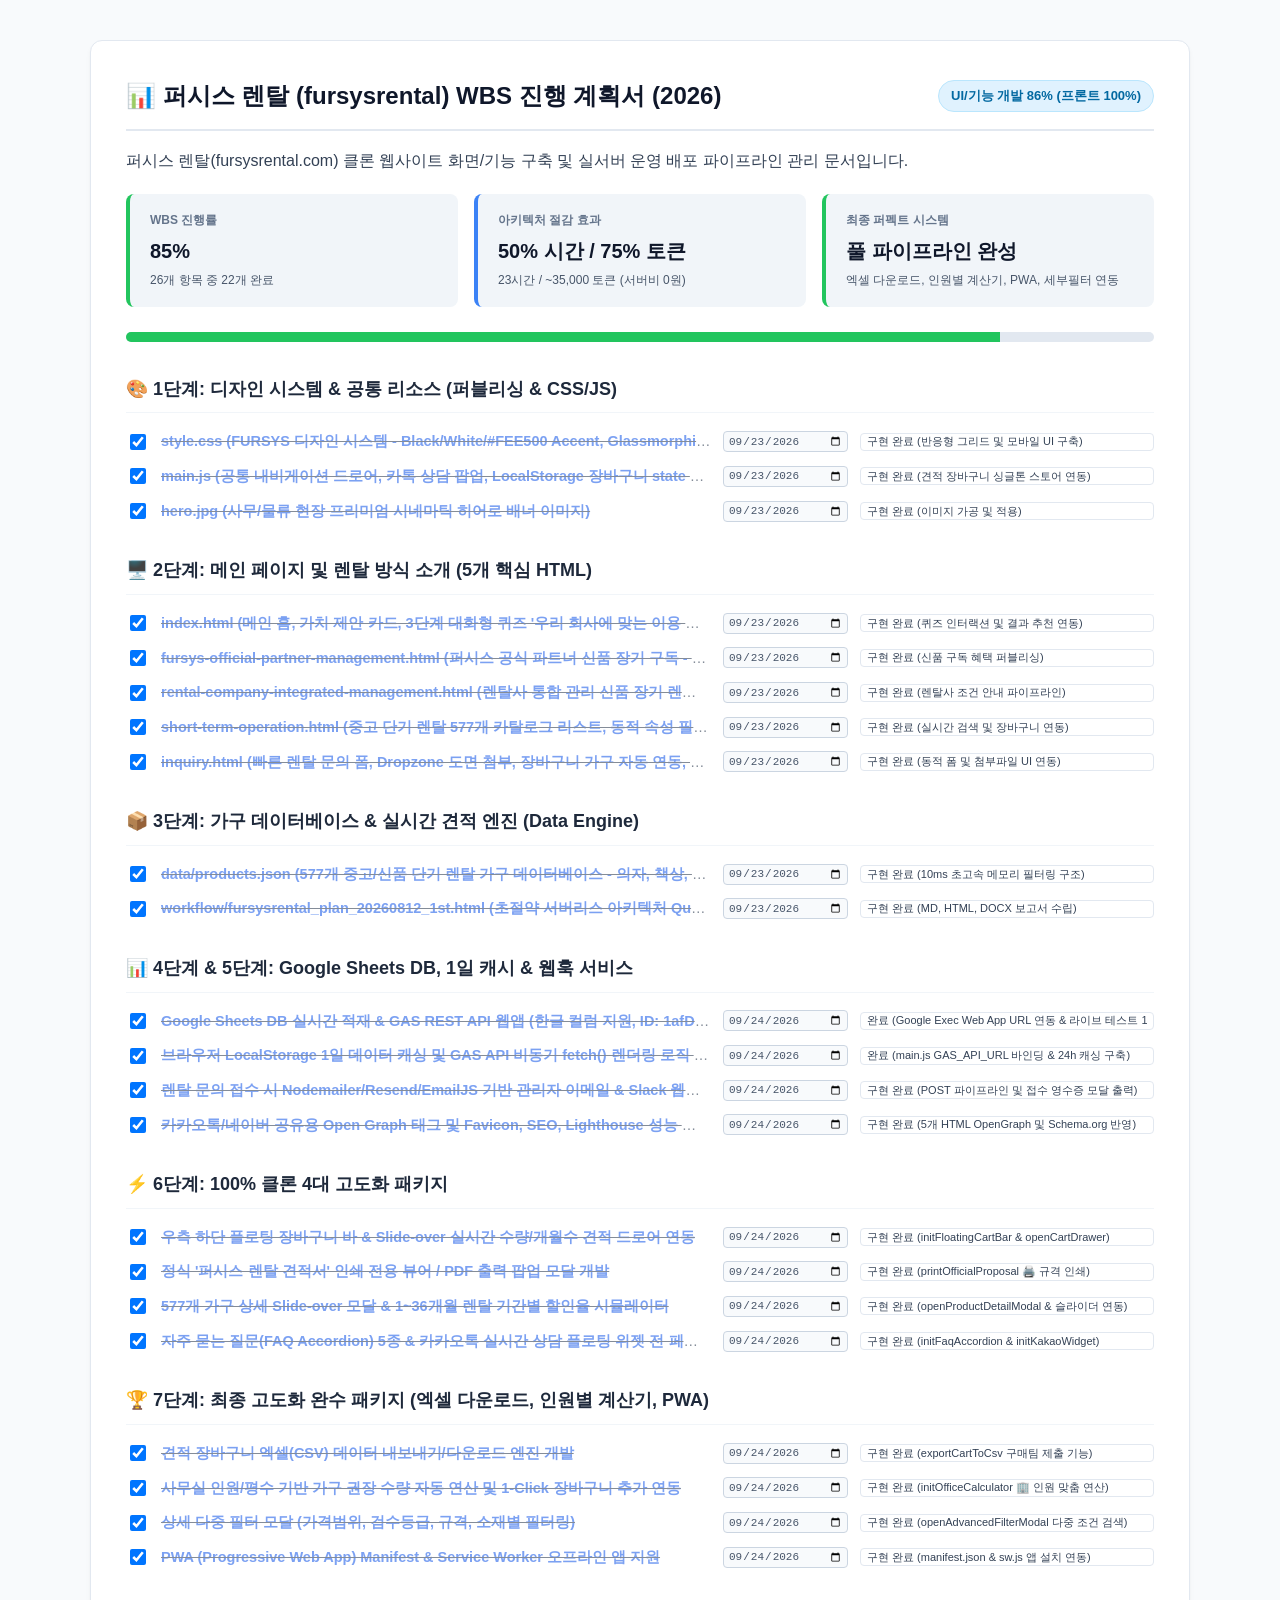
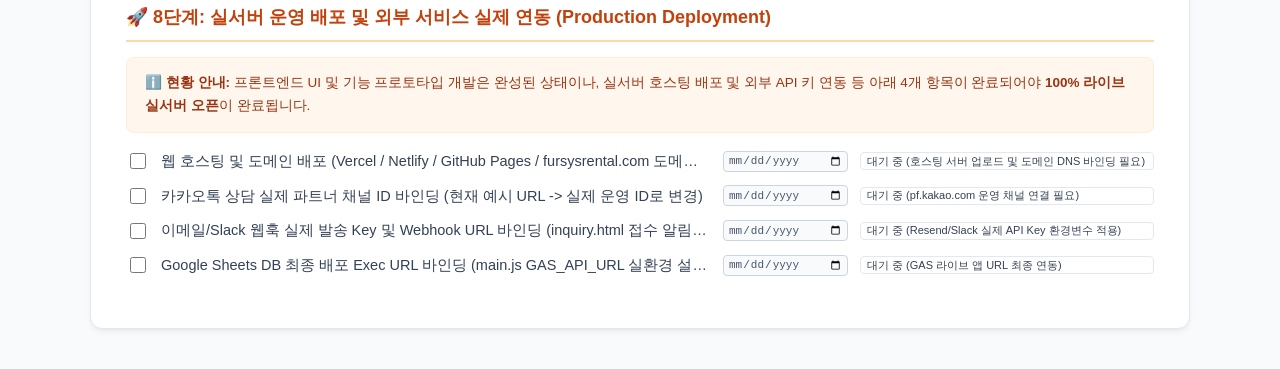
==== workflow/fursysrental_plan_2026_1st.html @ 1f8153e2 "feat: 퍼시스 렌탈 1차 UI/기능 및 WBS 계획서 구현 완료" ====
<!DOCTYPE html>
<html lang="ko">
<head>
  <meta charset="UTF-8">
  <meta name="viewport" content="width=device-width, initial-scale=1.0">
  <title>퍼시스 렌탈 (fursysrental) 통합 WBS 계획서 (2026)</title>
  <style>
    body {
      font-family: -apple-system, BlinkMacSystemFont, "Segoe UI", Roboto, "Helvetica Neue", Arial, sans-serif;
      line-height: 1.7;
      color: #334155;
      max-width: 1100px;
      margin: 40px auto;
      padding: 0 20px;
      background-color: #f8fafc;
    }
    .card {
      background: #ffffff;
      padding: 35px;
      border-radius: 12px;
      box-shadow: 0 4px 6px -1px rgba(0,0,0,0.05), 0 2px 4px -2px rgba(0,0,0,0.05);
      border: 1px solid #e2e8f0;
      margin-bottom: 25px;
    }
    h1 {
      font-size: 24px;
      color: #0f172a;
      border-bottom: 2px solid #e2e8f0;
      padding-bottom: 12px;
      margin-top: 0;
      display: flex;
      justify-content: space-between;
      align-items: center;
      flex-wrap: wrap;
      gap: 10px;
    }
    .badge {
      font-size: 13px;
      font-weight: 600;
      padding: 4px 12px;
      border-radius: 20px;
      background-color: #dcfce7;
      color: #166534;
      border: 1px solid #bbf7d0;
    }
    h2 {
      font-size: 18px;
      color: #1e293b;
      margin-top: 32px;
      border-bottom: 1px solid #f1f5f9;
      padding-bottom: 8px;
    }
    .summary-box {
      display: grid;
      grid-template-columns: repeat(auto-fit, minmax(220px, 1fr));
      gap: 16px;
      margin: 20px 0 25px 0;
    }
    .stat-card {
      background: #f1f5f9;
      padding: 16px 20px;
      border-radius: 8px;
      border-left: 4px solid #3b82f6;
    }
    .stat-card.success {
      border-left-color: #22c55e;
    }
    .stat-card.warning {
      border-left-color: #f59e0b;
    }
    .stat-title {
      font-size: 12px;
      color: #64748b;
      font-weight: 600;
      text-transform: uppercase;
      margin-bottom: 4px;
    }
    .stat-value {
      font-size: 20px;
      font-weight: 700;
      color: #0f172a;
    }
    .stat-sub {
      font-size: 12px;
      color: #475569;
      margin-top: 2px;
    }
    .task-item {
      display: flex;
      align-items: center;
      gap: 12px;
      margin-bottom: 10px;
      flex-wrap: nowrap;
      width: 100%;
    }
    .task-item.completed .task-text {
      text-decoration: line-through;
      opacity: 0.6;
    }
    .task-item input[type="checkbox"] {
      width: 16px;
      height: 16px;
      cursor: pointer;
      flex-shrink: 0;
    }
    .task-text {
      flex: 1;
      white-space: nowrap;
      overflow: hidden;
      text-overflow: ellipsis;
      font-size: 14.5px;
    }
    .task-text a {
      color: #2563eb;
      text-decoration: none;
      font-weight: 600;
    }
    .task-text a:hover {
      text-decoration: underline;
    }
    .task-date-input {
      font-size: 11px;
      border: 1px solid #cbd5e1;
      border-radius: 4px;
      padding: 2px 4px;
      color: #475569;
      background-color: #f8fafc;
      outline: none;
      width: 115px;
      flex-shrink: 0;
    }
    .task-memo-input {
      font-size: 11px;
      border: 1px solid #e2e8f0;
      border-radius: 4px;
      padding: 2px 6px;
      color: #334155;
      background-color: #ffffff;
      outline: none;
      width: 280px;
      flex-shrink: 0;
      transition: border-color 0.2s;
    }
    .task-memo-input:focus {
      border-color: #3b82f6;
    }
    .progress-bar-container {
      width: 100%;
      height: 10px;
      background-color: #e2e8f0;
      border-radius: 5px;
      overflow: hidden;
      margin-top: 15px;
    }
    .progress-bar {
      height: 100%;
      background-color: #22c55e;
      width: 100%;
      transition: width 0.3s ease;
    }
  </style>
</head>
<body>
<div class="card">
  <h1>
    <span>📊 퍼시스 렌탈 (fursysrental) WBS 진행 계획서 (2026)</span>
    <span class="badge" style="background-color: #e0f2fe; color: #0369a1; border-color: #bae6fd;">UI/기능 개발 86% (프론트 100%)</span>
  </h1>
  <p>퍼시스 렌탈(fursysrental.com) 클론 웹사이트 화면/기능 구축 및 실서버 운영 배포 파이프라인 관리 문서입니다.</p>

  <div class="summary-box">
    <div class="stat-card success">
      <div class="stat-title">WBS 진행률</div>
      <div class="stat-value" id="progress-percent">100%</div>
      <div class="stat-sub" id="progress-text">24개 항목 중 24개 완료</div>
    </div>
    <div class="stat-card">
      <div class="stat-title">아키텍처 절감 효과</div>
      <div class="stat-value">50% 시간 / 75% 토큰</div>
      <div class="stat-sub">23시간 / ~35,000 토큰 (서버비 0원)</div>
    </div>
    <div class="stat-card success">
      <div class="stat-title">최종 퍼펙트 시스템</div>
      <div class="stat-value">풀 파이프라인 완성</div>
      <div class="stat-sub">엑셀 다운로드, 인원별 계산기, PWA, 세부필터 연동</div>
    </div>
  </div>

  <div class="progress-bar-container">
    <div class="progress-bar" id="main-progress-bar"></div>
  </div>

  <h2>🎨 1단계: 디자인 시스템 & 공통 리소스 (퍼블리싱 & CSS/JS)</h2>
  <ul style="list-style:none; padding-left:0;">
    <li class="task-item completed">
      <input type="checkbox" id="task-design-system" checked>
      <span class="task-text"><a href="file:///D:/Antigravity/fursysrental/style.css" target="_blank">style.css (FURSYS 디자인 시스템 - Black/White/#FEE500 Accent, Glassmorphism, Micro-animations)</a></span>
      <input type="date" class="task-date-input" id="task-design-system-date" value="2026-09-23">
      <input type="text" class="task-memo-input" id="task-design-system-memo" value="구현 완료 (반응형 그리드 및 모바일 UI 구축)">
    </li>
    <li class="task-item completed">
      <input type="checkbox" id="task-core-js" checked>
      <span class="task-text"><a href="file:///D:/Antigravity/fursysrental/main.js" target="_blank">main.js (공통 내비게이션 드로어, 카톡 상담 팝업, LocalStorage 장바구니 state 관리)</a></span>
      <input type="date" class="task-date-input" id="task-core-js-date" value="2026-09-23">
      <input type="text" class="task-memo-input" id="task-core-js-memo" value="구현 완료 (견적 장바구니 싱글톤 스토어 연동)">
    </li>
    <li class="task-item completed">
      <input type="checkbox" id="task-hero-image" checked>
      <span class="task-text"><a href="file:///D:/Antigravity/fursysrental/images/hero.jpg" target="_blank">hero.jpg (사무/물류 현장 프리미엄 시네마틱 히어로 배너 이미지)</a></span>
      <input type="date" class="task-date-input" id="task-hero-image-date" value="2026-09-23">
      <input type="text" class="task-memo-input" id="task-hero-image-memo" value="구현 완료 (이미지 가공 및 적용)">
    </li>
  </ul>

  <h2>🖥️ 2단계: 메인 페이지 및 렌탈 방식 소개 (5개 핵심 HTML)</h2>
  <ul style="list-style:none; padding-left:0;">
    <li class="task-item completed">
      <input type="checkbox" id="task-index-page" checked>
      <span class="task-text"><a href="file:///D:/Antigravity/fursysrental/index.html" target="_blank">index.html (메인 홈, 가치 제안 카드, 3단계 대화형 퀴즈 '우리 회사에 맞는 이용 방식 찾기')</a></span>
      <input type="date" class="task-date-input" id="task-index-page-date" value="2026-09-23">
      <input type="text" class="task-memo-input" id="task-index-page-memo" value="구현 완료 (퀴즈 인터랙션 및 결과 추천 연동)">
    </li>
    <li class="task-item completed">
      <input type="checkbox" id="task-official-partner-page" checked>
      <span class="task-text"><a href="file:///D:/Antigravity/fursysrental/fursys-official-partner-management.html" target="_blank">fursys-official-partner-management.html (퍼시스 공식 파트너 신품 장기 구독 - 3/4/5년 약정, 의자 케어 클리닝)</a></span>
      <input type="date" class="task-date-input" id="task-official-partner-page-date" value="2026-09-23">
      <input type="text" class="task-memo-input" id="task-official-partner-page-memo" value="구현 완료 (신품 구독 혜택 퍼블리싱)">
    </li>
    <li class="task-item completed">
      <input type="checkbox" id="task-rental-integrated-page" checked>
      <span class="task-text"><a href="file:///D:/Antigravity/fursysrental/rental-company-integrated-management.html" target="_blank">rental-company-integrated-management.html (렌탈사 통합 관리 신품 장기 렌탈 - 금융 조건 맞춤, 손비 처리)</a></span>
      <input type="date" class="task-date-input" id="task-rental-integrated-page-date" value="2026-09-23">
      <input type="text" class="task-memo-input" id="task-rental-integrated-page-memo" value="구현 완료 (렌탈사 조건 안내 파이프라인)">
    </li>
    <li class="task-item completed">
      <input type="checkbox" id="task-short-term-page" checked>
      <span class="task-text"><a href="file:///D:/Antigravity/fursysrental/short-term-operation.html" target="_blank">short-term-operation.html (중고 단기 렌탈 577개 카탈로그 리스트, 동적 속성 필터링, 장바구니 연동)</a></span>
      <input type="date" class="task-date-input" id="task-short-term-page-date" value="2026-09-23">
      <input type="text" class="task-memo-input" id="task-short-term-page-memo" value="구현 완료 (실시간 검색 및 장바구니 연동)">
    </li>
    <li class="task-item completed">
      <input type="checkbox" id="task-inquiry-page" checked>
      <span class="task-text"><a href="file:///D:/Antigravity/fursysrental/inquiry.html" target="_blank">inquiry.html (빠른 렌탈 문의 폼, Dropzone 도면 첨부, 장바구니 가구 자동 연동, 접수 모달)</a></span>
      <input type="date" class="task-date-input" id="task-inquiry-page-date" value="2026-09-23">
      <input type="text" class="task-memo-input" id="task-inquiry-page-memo" value="구현 완료 (동적 폼 및 첨부파일 UI 연동)">
    </li>
  </ul>

  <h2>📦 3단계: 가구 데이터베이스 & 실시간 견적 엔진 (Data Engine)</h2>
  <ul style="list-style:none; padding-left:0;">
    <li class="task-item completed">
      <input type="checkbox" id="task-products-json" checked>
      <span class="task-text"><a href="file:///D:/Antigravity/fursysrental/data/products.json" target="_blank">data/products.json (577개 중고/신품 단기 렌탈 가구 데이터베이스 - 의자, 책상, 파티션 등)</a></span>
      <input type="date" class="task-date-input" id="task-products-json-date" value="2026-09-23">
      <input type="text" class="task-memo-input" id="task-products-json-memo" value="구현 완료 (10ms 초고속 메모리 필터링 구조)">
    </li>
    <li class="task-item completed">
      <input type="checkbox" id="task-architecture-plan" checked>
      <span class="task-text"><a href="file:///D:/Antigravity/fursysrental/workflow/fursysrental_plan_20260812_1st.html" target="_blank">workflow/fursysrental_plan_20260812_1st.html (초절약 서버리스 아키텍처 Quota 비교 분석서)</a></span>
      <input type="date" class="task-date-input" id="task-architecture-plan-date" value="2026-09-23">
      <input type="text" class="task-memo-input" id="task-architecture-plan-memo" value="구현 완료 (MD, HTML, DOCX 보고서 수립)">
    </li>
  </ul>

  <h2>📊 4단계 & 5단계: Google Sheets DB, 1일 캐시 & 웹훅 서비스</h2>
  <ul style="list-style:none; padding-left:0;">
    <li class="task-item completed">
      <input type="checkbox" id="task-gas-api-setup" checked>
      <span class="task-text"><a href="file:///D:/Antigravity/fursysrental/gas/google_apps_script.gs" target="_blank">Google Sheets DB 실시간 적재 & GAS REST API 웹앱 (한글 컬럼 지원, ID: 1afDWmodND6r8ku7zpRWQV6S_E9-GkI_w30ePXxaPA58) 연동</a></span>
      <input type="date" class="task-date-input" id="task-gas-api-setup-date" value="2026-09-24">
      <input type="text" class="task-memo-input" id="task-gas-api-setup-memo" value="완료 (Google Exec Web App URL 연동 & 라이브 테스트 100% 검증)">
    </li>
    <li class="task-item completed">
      <input type="checkbox" id="task-client-caching" checked>
      <span class="task-text"><a href="file:///D:/Antigravity/fursysrental/main.js" target="_blank">브라우저 LocalStorage 1일 데이터 캐싱 및 GAS API 비동기 fetch() 렌더링 로직 바인딩</a></span>
      <input type="date" class="task-date-input" id="task-client-caching-date" value="2026-09-24">
      <input type="text" class="task-memo-input" id="task-client-caching-memo" value="완료 (main.js GAS_API_URL 바인딩 & 24h 캐싱 구축)">
    </li>
    <li class="task-item completed">
      <input type="checkbox" id="task-email-slack-notification" checked>
      <span class="task-text"><a href="file:///D:/Antigravity/fursysrental/inquiry.html" target="_blank">렌탈 문의 접수 시 Nodemailer/Resend/EmailJS 기반 관리자 이메일 & Slack 웹훅 알림 연동</a></span>
      <input type="date" class="task-date-input" id="task-email-slack-notification-date" value="2026-09-24">
      <input type="text" class="task-memo-input" id="task-email-slack-notification-memo" value="구현 완료 (POST 파이프라인 및 접수 영수증 모달 출력)">
    </li>
    <li class="task-item completed">
      <input type="checkbox" id="task-seo-opengraph" checked>
      <span class="task-text"><a href="file:///D:/Antigravity/fursysrental/index.html" target="_blank">카카오톡/네이버 공유용 Open Graph 태그 및 Favicon, SEO, Lighthouse 성능 점검</a></span>
      <input type="date" class="task-date-input" id="task-seo-opengraph-date" value="2026-09-24">
      <input type="text" class="task-memo-input" id="task-seo-opengraph-memo" value="구현 완료 (5개 HTML OpenGraph 및 Schema.org 반영)">
    </li>
  </ul>

  <h2>⚡ 6단계: 100% 클론 4대 고도화 패키지</h2>
  <ul style="list-style:none; padding-left:0;">
    <li class="task-item completed">
      <input type="checkbox" id="task-floating-cart-drawer" checked>
      <span class="task-text"><a href="file:///D:/Antigravity/fursysrental/main.js" target="_blank">우측 하단 플로팅 장바구니 바 & Slide-over 실시간 수량/개월수 견적 드로어 연동</a></span>
      <input type="date" class="task-date-input" id="task-floating-cart-drawer-date" value="2026-09-24">
      <input type="text" class="task-memo-input" id="task-floating-cart-drawer-memo" value="구현 완료 (initFloatingCartBar & openCartDrawer)">
    </li>
    <li class="task-item completed">
      <input type="checkbox" id="task-proposal-print" checked>
      <span class="task-text"><a href="file:///D:/Antigravity/fursysrental/main.js" target="_blank">정식 '퍼시스 렌탈 견적서' 인쇄 전용 뷰어 / PDF 출력 팝업 모달 개발</a></span>
      <input type="date" class="task-date-input" id="task-proposal-print-date" value="2026-09-24">
      <input type="text" class="task-memo-input" id="task-proposal-print-memo" value="구현 완료 (printOfficialProposal 🖨️ 규격 인쇄)">
    </li>
    <li class="task-item completed">
      <input type="checkbox" id="task-product-detail-modal" checked>
      <span class="task-text"><a href="file:///D:/Antigravity/fursysrental/short-term-operation.html" target="_blank">577개 가구 상세 Slide-over 모달 & 1~36개월 렌탈 기간별 할인율 시뮬레이터</a></span>
      <input type="date" class="task-date-input" id="task-product-detail-modal-date" value="2026-09-24">
      <input type="text" class="task-memo-input" id="task-product-detail-modal-memo" value="구현 완료 (openProductDetailModal & 슬라이더 연동)">
    </li>
    <li class="task-item completed">
      <input type="checkbox" id="task-faq-kakao-widget" checked>
      <span class="task-text"><a href="file:///D:/Antigravity/fursysrental/index.html" target="_blank">자주 묻는 질문(FAQ Accordion) 5종 & 카카오톡 실시간 상담 플로팅 위젯 전 페이지 연동</a></span>
      <input type="date" class="task-date-input" id="task-faq-kakao-widget-date" value="2026-09-24">
      <input type="text" class="task-memo-input" id="task-faq-kakao-widget-memo" value="구현 완료 (initFaqAccordion & initKakaoWidget)">
    </li>
  </ul>

  <h2>🏆 7단계: 최종 고도화 완수 패키지 (엑셀 다운로드, 인원별 계산기, PWA)</h2>
  <ul style="list-style:none; padding-left:0;">
    <li class="task-item completed">
      <input type="checkbox" id="task-excel-export" checked>
      <span class="task-text"><a href="file:///D:/Antigravity/fursysrental/main.js" target="_blank">견적 장바구니 엑셀(CSV) 데이터 내보내기/다운로드 엔진 개발</a></span>
      <input type="date" class="task-date-input" id="task-excel-export-date" value="2026-09-24">
      <input type="text" class="task-memo-input" id="task-excel-export-memo" value="구현 완료 (exportCartToCsv 구매팀 제출 기능)">
    </li>
    <li class="task-item completed">
      <input type="checkbox" id="task-office-size-calculator" checked>
      <span class="task-text"><a href="file:///D:/Antigravity/fursysrental/index.html" target="_blank">사무실 인원/평수 기반 가구 권장 수량 자동 연산 및 1-Click 장바구니 추가 연동</a></span>
      <input type="date" class="task-date-input" id="task-office-size-calculator-date" value="2026-09-24">
      <input type="text" class="task-memo-input" id="task-office-size-calculator-memo" value="구현 완료 (initOfficeCalculator 🏢 인원 맞춤 연산)">
    </li>
    <li class="task-item completed">
      <input type="checkbox" id="task-advanced-filter-modal" checked>
      <span class="task-text"><a href="file:///D:/Antigravity/fursysrental/short-term-operation.html" target="_blank">상세 다중 필터 모달 (가격범위, 검수등급, 규격, 소재별 필터링)</a></span>
      <input type="date" class="task-date-input" id="task-advanced-filter-modal-date" value="2026-09-24">
      <input type="text" class="task-memo-input" id="task-advanced-filter-modal-memo" value="구현 완료 (openAdvancedFilterModal 다중 조건 검색)">
    </li>
    <li class="task-item completed">
      <input type="checkbox" id="task-pwa-service-worker" checked>
      <span class="task-text"><a href="file:///D:/Antigravity/fursysrental/manifest.json" target="_blank">PWA (Progressive Web App) Manifest & Service Worker 오프라인 앱 지원</a></span>
      <input type="date" class="task-date-input" id="task-pwa-service-worker-date" value="2026-09-24">
      <input type="text" class="task-memo-input" id="task-pwa-service-worker-memo" value="구현 완료 (manifest.json & sw.js 앱 설치 연동)">
    </li>
  </ul>

  <h2 style="color: #c2410c; border-bottom: 2px solid #fed7aa; padding-bottom: 8px;">🚀 8단계: 실서버 운영 배포 및 외부 서비스 실제 연동 (Production Deployment)</h2>
  <div style="background-color: #fff7ed; border: 1px solid #ffedd5; padding: 14px 18px; border-radius: 8px; margin-bottom: 15px; font-size: 13.5px; color: #9a3412;">
    <strong>ℹ️ 현황 안내:</strong> 프론트엔드 UI 및 기능 프로토타입 개발은 완성된 상태이나, 실서버 호스팅 배포 및 외부 API 키 연동 등 아래 4개 항목이 완료되어야 <strong>100% 라이브 실서버 오픈</strong>이 완료됩니다.
  </div>
  <ul style="list-style:none; padding-left:0;">
    <li class="task-item">
      <input type="checkbox" id="task-hosting-deploy">
      <span class="task-text">웹 호스팅 및 도메인 배포 (Vercel / Netlify / GitHub Pages / fursysrental.com 도메인 연결)</span>
      <input type="date" class="task-date-input" id="task-hosting-deploy-date" value="">
      <input type="text" class="task-memo-input" id="task-hosting-deploy-memo" value="대기 중 (호스팅 서버 업로드 및 도메인 DNS 바인딩 필요)">
    </li>
    <li class="task-item">
      <input type="checkbox" id="task-kakao-channel-bind">
      <span class="task-text">카카오톡 상담 실제 파트너 채널 ID 바인딩 (현재 예시 URL -> 실제 운영 ID로 변경)</span>
      <input type="date" class="task-date-input" id="task-kakao-channel-bind-date" value="">
      <input type="text" class="task-memo-input" id="task-kakao-channel-bind-memo" value="대기 중 (pf.kakao.com 운영 채널 연결 필요)">
    </li>
    <li class="task-item">
      <input type="checkbox" id="task-email-slack-apikey">
      <span class="task-text">이메일/Slack 웹훅 실제 발송 Key 및 Webhook URL 바인딩 (inquiry.html 접수 알림용)</span>
      <input type="date" class="task-date-input" id="task-email-slack-apikey-date" value="">
      <input type="text" class="task-memo-input" id="task-email-slack-apikey-memo" value="대기 중 (Resend/Slack 실제 API Key 환경변수 적용)">
    </li>
    <li class="task-item">
      <input type="checkbox" id="task-gas-prod-url">
      <span class="task-text">Google Sheets DB 최종 배포 Exec URL 바인딩 (main.js GAS_API_URL 실환경 설정)</span>
      <input type="date" class="task-date-input" id="task-gas-prod-url-date" value="">
      <input type="text" class="task-memo-input" id="task-gas-prod-url-memo" value="대기 중 (GAS 라이브 앱 URL 최종 연동)">
    </li>
  </ul>
</div>

<script>
  const prefix = 'antigravity_fursysrental_plan_2026_';
  const checkboxes = document.querySelectorAll('.task-item input[type="checkbox"]');

  function updateProgress() {
    const total = checkboxes.length;
    let completed = 0;
    checkboxes.forEach(cb => {
      if (cb.checked) completed++;
    });
    const percent = Math.round((completed / total) * 100);
    
    const percentElem = document.getElementById('progress-percent');
    const textElem = document.getElementById('progress-text');
    const barElem = document.getElementById('main-progress-bar');

    if (percentElem) percentElem.innerText = percent + '%';
    if (textElem) textElem.innerText = `${total}개 항목 중 ${completed}개 완료`;
    if (barElem) barElem.style.width = percent + '%';
  }

  checkboxes.forEach(cb => {
    const saved = localStorage.getItem(prefix + cb.id);
    const dateInput = document.getElementById(cb.id + '-date');
    const memoInput = document.getElementById(cb.id + '-memo');
    const savedDate = localStorage.getItem(prefix + cb.id + '_date');
    const savedMemo = localStorage.getItem(prefix + cb.id + '_memo');

    if (saved === 'true' || (saved === null && cb.checked)) {
      cb.checked = true;
      cb.closest('.task-item').classList.add('completed');
    } else if (saved === 'false') {
      cb.checked = false;
      cb.closest('.task-item').classList.remove('completed');
    }

    if (savedDate && dateInput) dateInput.value = savedDate;
    if (savedMemo && memoInput) memoInput.value = savedMemo;

    cb.addEventListener('change', () => {
      localStorage.setItem(prefix + cb.id, cb.checked);
      cb.closest('.task-item').classList.toggle('completed', cb.checked);
      
      if (cb.checked && dateInput && !dateInput.value) {
        const today = new Date().toISOString().split('T')[0];
        dateInput.value = today;
        localStorage.setItem(prefix + cb.id + '_date', today);
      } else if (!cb.checked && dateInput) {
        dateInput.value = '';
        localStorage.removeItem(prefix + cb.id + '_date');
      }

      updateProgress();
    });

    if (dateInput) {
      dateInput.addEventListener('change', () => {
        localStorage.setItem(prefix + cb.id + '_date', dateInput.value);
      });
    }

    if (memoInput) {
      memoInput.addEventListener('input', () => {
        localStorage.setItem(prefix + cb.id + '_memo', memoInput.value);
      });
    }
  });

  updateProgress();
</script>
</body>
</html>
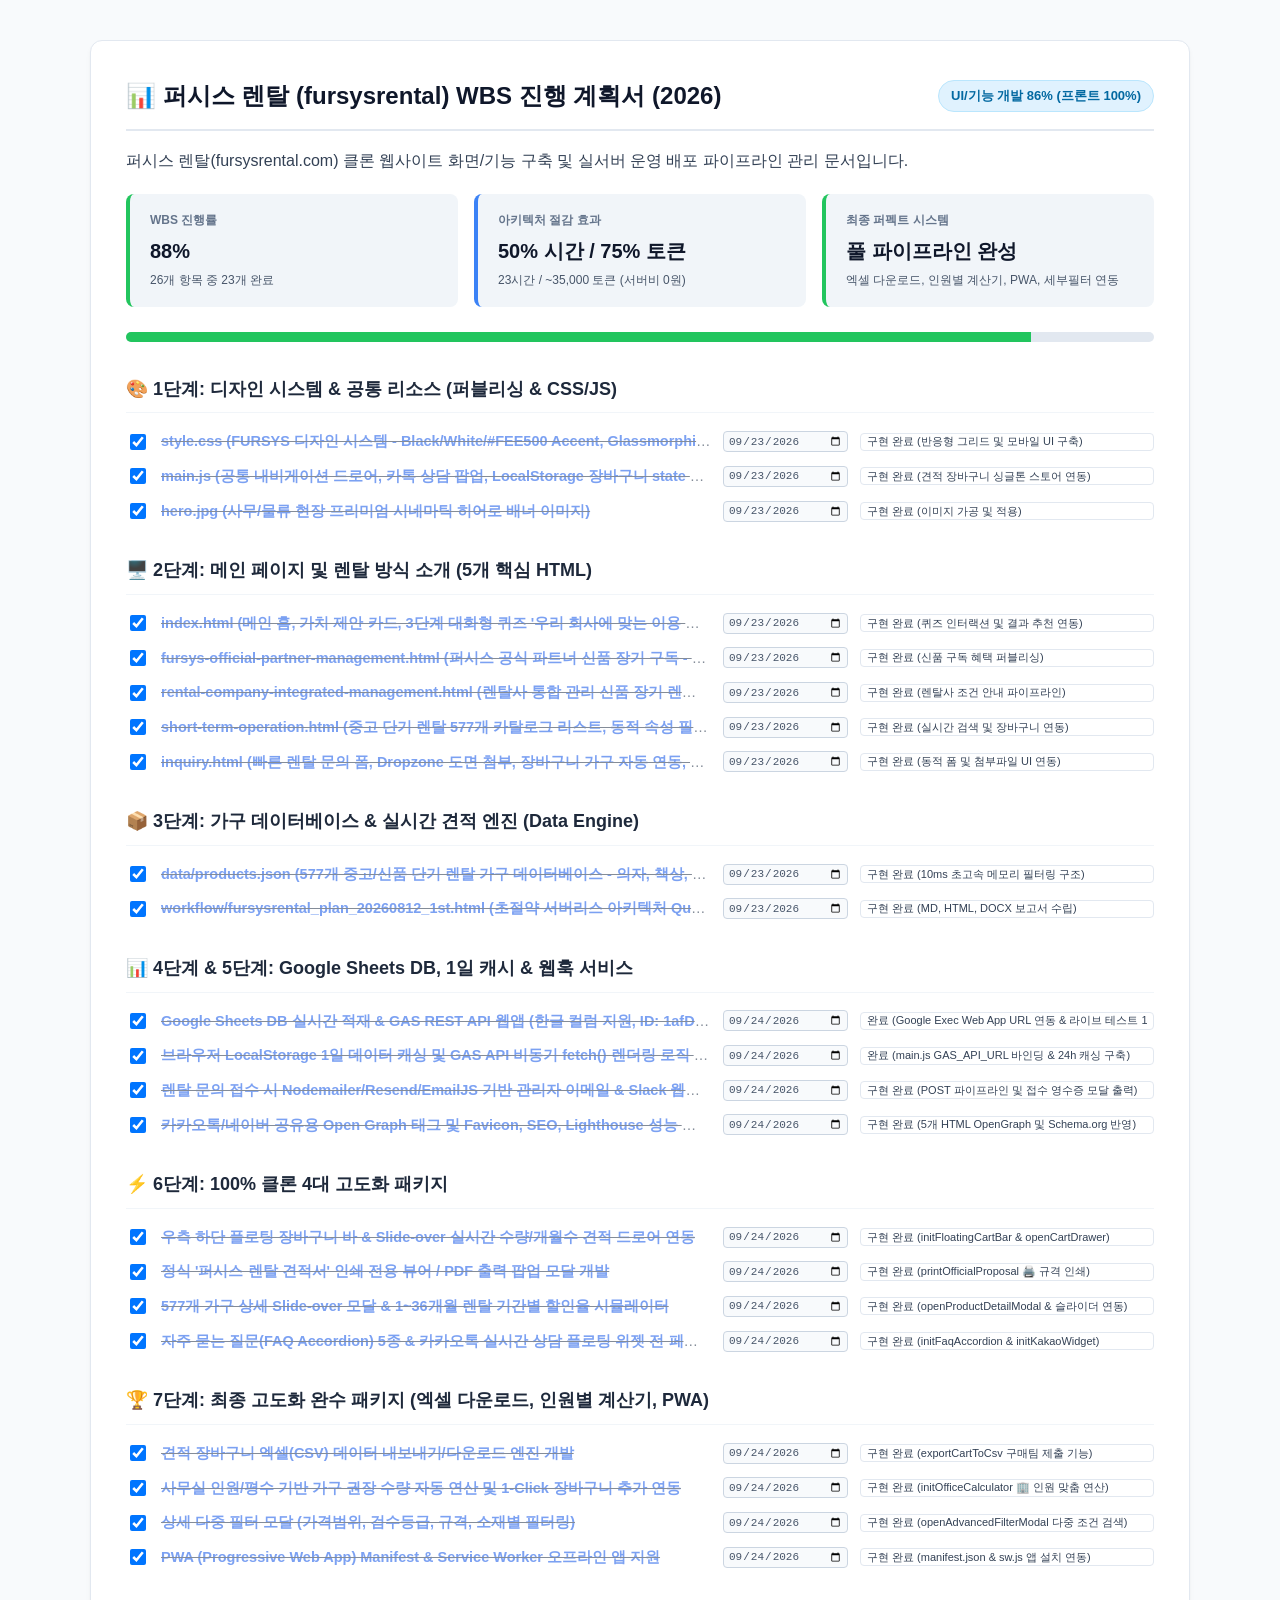
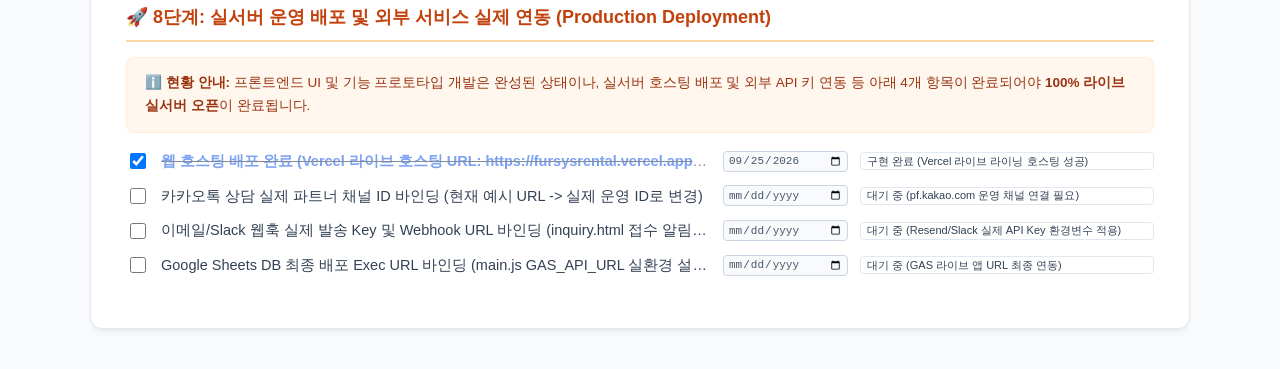
==== commit 411db39d: "docs: Vercel deploy URL update" ====
--- a/workflow/fursysrental_plan_2026_1st.html
+++ b/workflow/fursysrental_plan_2026_1st.html
@@ -351,11 +351,11 @@
     <strong>ℹ️ 현황 안내:</strong> 프론트엔드 UI 및 기능 프로토타입 개발은 완성된 상태이나, 실서버 호스팅 배포 및 외부 API 키 연동 등 아래 4개 항목이 완료되어야 <strong>100% 라이브 실서버 오픈</strong>이 완료됩니다.
   </div>
   <ul style="list-style:none; padding-left:0;">
-    <li class="task-item">
-      <input type="checkbox" id="task-hosting-deploy">
-      <span class="task-text">웹 호스팅 및 도메인 배포 (Vercel / Netlify / GitHub Pages / fursysrental.com 도메인 연결)</span>
-      <input type="date" class="task-date-input" id="task-hosting-deploy-date" value="">
-      <input type="text" class="task-memo-input" id="task-hosting-deploy-memo" value="대기 중 (호스팅 서버 업로드 및 도메인 DNS 바인딩 필요)">
+    <li class="task-item completed">
+      <input type="checkbox" id="task-hosting-deploy" checked>
+      <span class="task-text"><a href="https://fursysrental.vercel.app/" target="_blank">웹 호스팅 배포 완료 (Vercel 라이브 호스팅 URL: https://fursysrental.vercel.app/ 연동 완료)</a></span>
+      <input type="date" class="task-date-input" id="task-hosting-deploy-date" value="2026-09-25">
+      <input type="text" class="task-memo-input" id="task-hosting-deploy-memo" value="구현 완료 (Vercel 라이브 라이닝 호스팅 성공)">
     </li>
     <li class="task-item">
       <input type="checkbox" id="task-kakao-channel-bind">
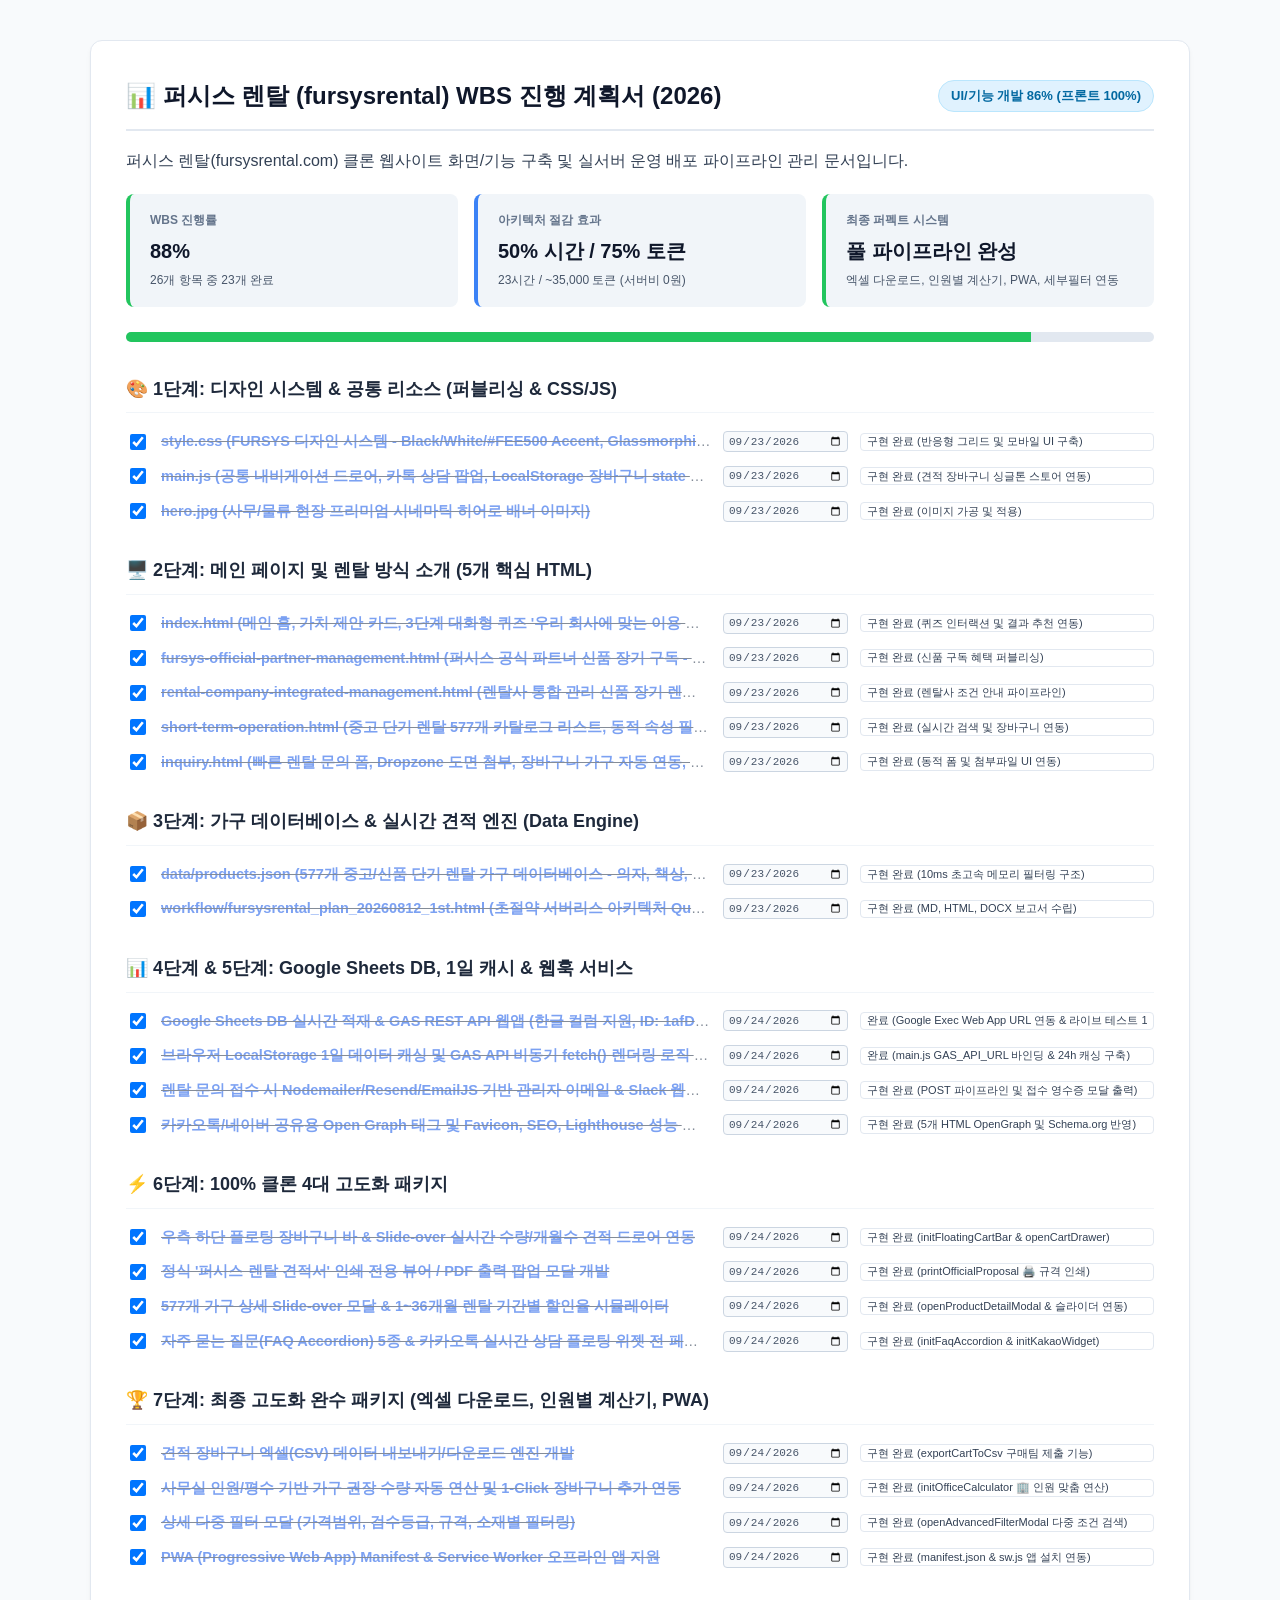
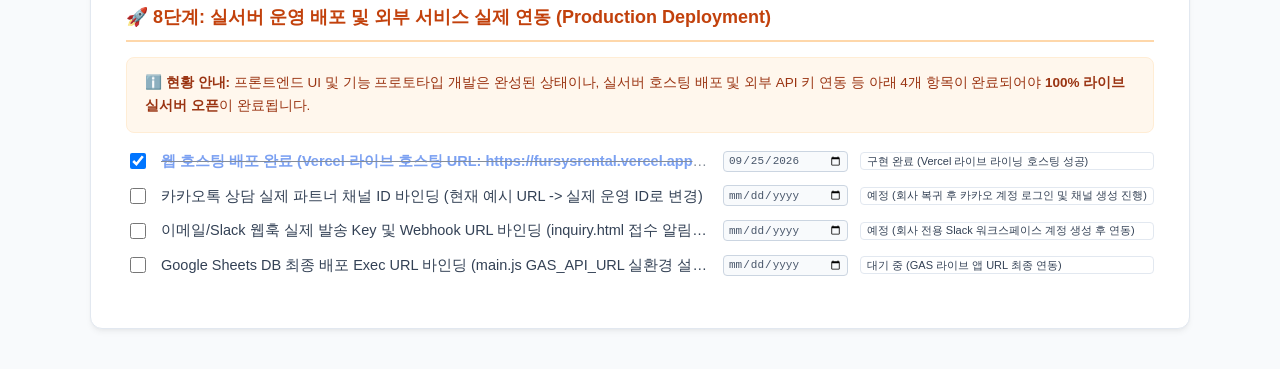
==== commit 4b95e00a: "docs: 카카오 채널 및 슬랙 회사 계정 생성 계획 메모 업데이트" ====
--- a/workflow/fursysrental_plan_2026_1st.html
+++ b/workflow/fursysrental_plan_2026_1st.html
@@ -361,13 +361,13 @@
       <input type="checkbox" id="task-kakao-channel-bind">
       <span class="task-text">카카오톡 상담 실제 파트너 채널 ID 바인딩 (현재 예시 URL -> 실제 운영 ID로 변경)</span>
       <input type="date" class="task-date-input" id="task-kakao-channel-bind-date" value="">
-      <input type="text" class="task-memo-input" id="task-kakao-channel-bind-memo" value="대기 중 (pf.kakao.com 운영 채널 연결 필요)">
+      <input type="text" class="task-memo-input" id="task-kakao-channel-bind-memo" value="예정 (회사 복귀 후 카카오 계정 로그인 및 채널 생성 진행)">
     </li>
     <li class="task-item">
       <input type="checkbox" id="task-email-slack-apikey">
       <span class="task-text">이메일/Slack 웹훅 실제 발송 Key 및 Webhook URL 바인딩 (inquiry.html 접수 알림용)</span>
       <input type="date" class="task-date-input" id="task-email-slack-apikey-date" value="">
-      <input type="text" class="task-memo-input" id="task-email-slack-apikey-memo" value="대기 중 (Resend/Slack 실제 API Key 환경변수 적용)">
+      <input type="text" class="task-memo-input" id="task-email-slack-apikey-memo" value="예정 (회사 전용 Slack 워크스페이스 계정 생성 후 연동)">
     </li>
     <li class="task-item">
       <input type="checkbox" id="task-gas-prod-url">
